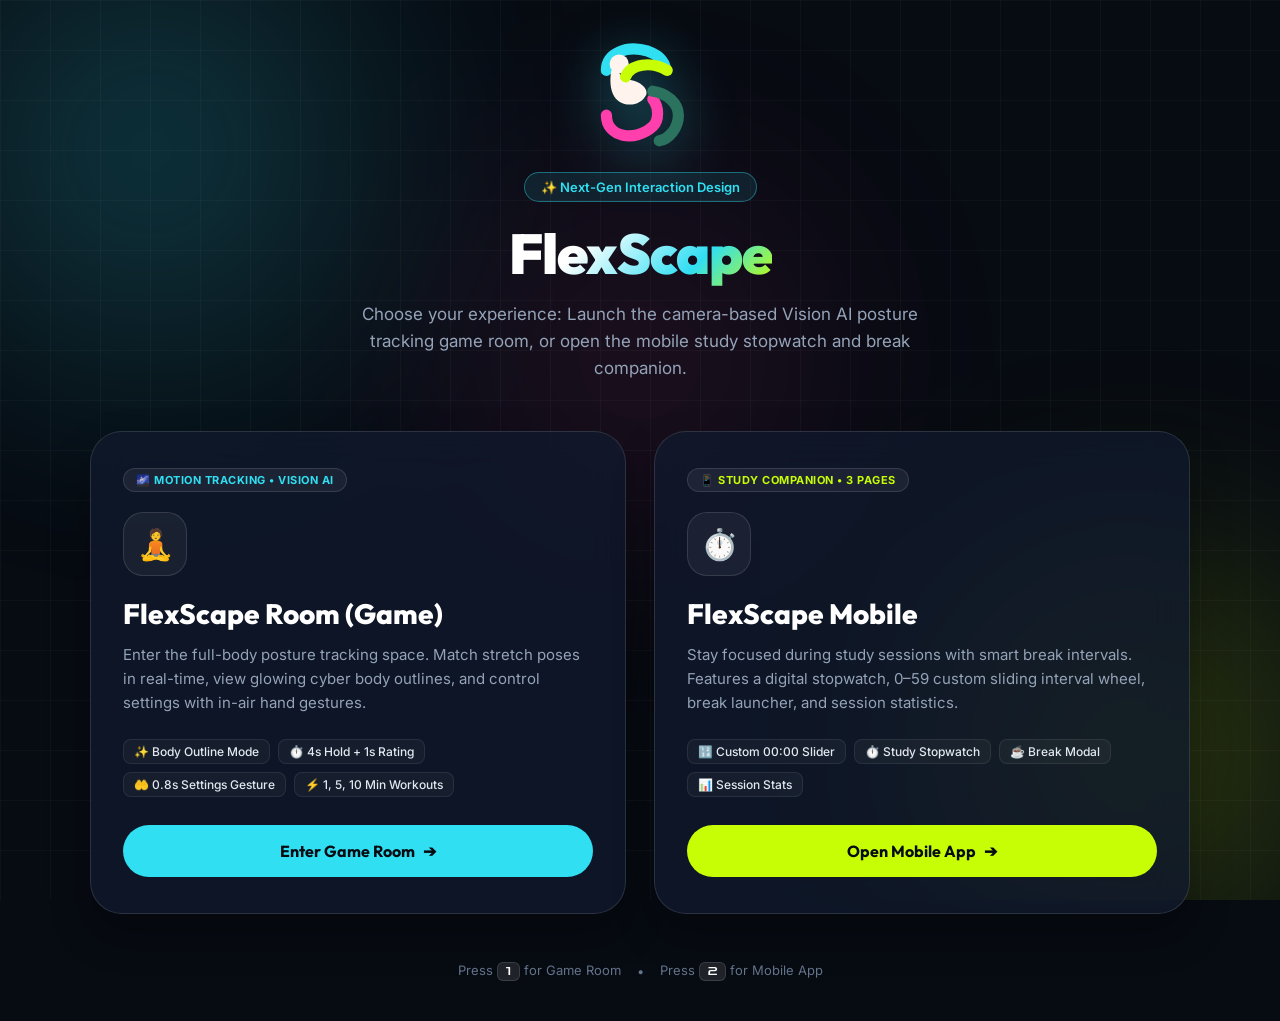
==== index.html @ 2c12ad81 "update_mobile" ====
<!DOCTYPE html>
<html lang="en">
<head>
  <meta charset="UTF-8">
  <meta name="viewport" content="width=device-width, initial-scale=1.0">
  <title>FlexScape • Home Portal</title>
  <meta name="description" content="FlexScape - Next-Gen Motion Flow & Study Wellness. Choose between FlexScape Room (Vision AI Game) or FlexScape Mobile Web Companion.">
  <link rel="icon" type="image/svg+xml" href="favicon.svg">

  <!-- Google Fonts -->
  <link rel="preconnect" href="https://fonts.googleapis.com">
  <link rel="preconnect" href="https://fonts.gstatic.com" crossorigin>
  <link href="https://fonts.googleapis.com/css2?family=Inter:wght@400;500;600;700&family=Outfit:wght@400;500;600;700;800;900&family=Zen+Dots&display=swap" rel="stylesheet">

  <style>
    /* ==========================================================================
       Design System & Variables
       ========================================================================== */
    :root {
      --primary-cyan: #30DFF2;
      --primary-lime: #C7FD05;
      --primary-pink: #FF3FAB;
      --primary-teal: #2C735F;
      --cream-light: #FFF4ED;
      
      --bg-dark: #070B12;
      --bg-surface: #0E1626;
      --bg-card: rgba(16, 26, 46, 0.75);
      --bg-card-hover: rgba(22, 36, 64, 0.9);
      
      --border-glass: rgba(255, 255, 255, 0.12);
      --border-cyan: rgba(48, 223, 242, 0.4);
      --border-lime: rgba(199, 253, 5, 0.4);
      
      --text-main: #FFFFFF;
      --text-muted: #94A3B8;
      --text-dim: #64748B;
      
      --radius-sm: 12px;
      --radius-md: 20px;
      --radius-lg: 32px;
      --radius-pill: 9999px;
      
      --font-display: 'Outfit', sans-serif;
      --font-digital: 'Zen Dots', sans-serif;
      --font-body: 'Inter', sans-serif;
    }

    * {
      box-sizing: border-box;
      margin: 0;
      padding: 0;
      -webkit-tap-highlight-color: transparent;
    }

    body {
      font-family: var(--font-body);
      background-color: var(--bg-dark);
      color: var(--text-main);
      min-height: 100vh;
      display: flex;
      flex-direction: column;
      align-items: center;
      justify-content: center;
      position: relative;
      overflow-x: hidden;
      padding: 40px 20px;
    }

    /* Ambient Animated Mesh Background */
    .ambient-bg {
      position: fixed;
      top: 0;
      left: 0;
      width: 100vw;
      height: 100vh;
      pointer-events: none;
      z-index: 0;
      overflow: hidden;
    }

    .ambient-orb {
      position: absolute;
      border-radius: 50%;
      filter: blur(120px);
      opacity: 0.28;
      animation: floatOrb 12s ease-in-out infinite alternate;
    }

    .orb-1 {
      width: 500px;
      height: 500px;
      background: radial-gradient(circle, var(--primary-cyan), transparent);
      top: -100px;
      left: -100px;
    }

    .orb-2 {
      width: 450px;
      height: 450px;
      background: radial-gradient(circle, var(--primary-lime), transparent);
      bottom: -80px;
      right: -80px;
      animation-delay: -4s;
    }

    .orb-3 {
      width: 400px;
      height: 400px;
      background: radial-gradient(circle, var(--primary-pink), transparent);
      top: 40%;
      left: 50%;
      transform: translate(-50%, -50%);
      opacity: 0.16;
      animation-delay: -8s;
    }

    @keyframes floatOrb {
      0% { transform: translateY(0) scale(1); }
      100% { transform: translateY(50px) scale(1.15); }
    }

    /* Background Cyber Grid */
    .cyber-grid {
      position: fixed;
      top: 0;
      left: 0;
      width: 100%;
      height: 100%;
      background-image: 
        linear-gradient(rgba(255, 255, 255, 0.03) 1px, transparent 1px),
        linear-gradient(90deg, rgba(255, 255, 255, 0.03) 1px, transparent 1px);
      background-size: 50px 50px;
      pointer-events: none;
      z-index: 1;
    }

    /* Main Container */
    .portal-main-wrapper {
      position: relative;
      z-index: 10;
      width: 100%;
      max-width: 1100px;
      display: flex;
      flex-direction: column;
      align-items: center;
      text-align: center;
    }

    /* Brand Header */
    .brand-hero-section {
      display: flex;
      flex-direction: column;
      align-items: center;
      margin-bottom: 48px;
    }

    .brand-logo-container {
      width: 96px;
      height: 112px;
      margin-bottom: 20px;
      filter: drop-shadow(0 12px 28px rgba(48, 223, 242, 0.4));
      animation: gentleFloat 5s ease-in-out infinite;
    }

    @keyframes gentleFloat {
      0%, 100% { transform: translateY(0); }
      50% { transform: translateY(-8px); }
    }

    .brand-title {
      font-family: var(--font-display);
      font-size: 56px;
      font-weight: 900;
      letter-spacing: -1px;
      background: linear-gradient(135deg, #FFFFFF 30%, var(--primary-cyan) 70%, var(--primary-lime) 100%);
      -webkit-background-clip: text;
      -webkit-text-fill-color: transparent;
      margin-bottom: 12px;
    }

    .brand-subtitle-tag {
      display: inline-flex;
      align-items: center;
      gap: 8px;
      padding: 6px 16px;
      background: rgba(48, 223, 242, 0.1);
      border: 1px solid var(--border-cyan);
      border-radius: var(--radius-pill);
      font-size: 13px;
      font-weight: 600;
      color: var(--primary-cyan);
      margin-bottom: 16px;
    }

    .brand-description {
      max-width: 580px;
      font-size: 17px;
      line-height: 1.6;
      color: var(--text-muted);
    }

    /* Cards Grid */
    .experience-cards-grid {
      display: grid;
      grid-template-columns: 1fr 1fr;
      gap: 28px;
      width: 100%;
      margin-bottom: 48px;
    }

    @media (max-width: 820px) {
      .experience-cards-grid {
        grid-template-columns: 1fr;
        max-width: 520px;
      }
      .brand-title {
        font-size: 42px;
      }
    }

    /* Experience Card */
    .experience-card {
      background: var(--bg-card);
      border: 1px solid var(--border-glass);
      border-radius: var(--radius-lg);
      padding: 36px 32px;
      display: flex;
      flex-direction: column;
      align-items: flex-start;
      text-align: left;
      backdrop-filter: blur(20px);
      text-decoration: none;
      color: inherit;
      position: relative;
      overflow: hidden;
      transition: all 0.35s cubic-bezier(0.16, 1, 0.3, 1);
      box-shadow: 0 20px 40px rgba(0, 0, 0, 0.3);
    }

    .experience-card::before {
      content: '';
      position: absolute;
      top: 0;
      left: 0;
      width: 100%;
      height: 4px;
      background: linear-gradient(90deg, var(--card-accent), transparent);
      opacity: 0;
      transition: opacity 0.3s ease;
    }

    .experience-card:hover {
      background: var(--bg-card-hover);
      transform: translateY(-8px) scale(1.015);
      border-color: var(--card-accent);
      box-shadow: 0 24px 50px rgba(0, 0, 0, 0.45), 0 0 30px var(--card-glow);
    }

    .experience-card:hover::before {
      opacity: 1;
    }

    /* Room Theme Accent */
    .card-room {
      --card-accent: #30DFF2;
      --card-glow: rgba(48, 223, 242, 0.25);
    }

    /* Mobile Theme Accent */
    .card-mobile {
      --card-accent: #C7FD05;
      --card-glow: rgba(199, 253, 5, 0.25);
    }

    .card-top-badge {
      display: inline-flex;
      align-items: center;
      gap: 6px;
      padding: 4px 12px;
      border-radius: var(--radius-pill);
      font-size: 11px;
      font-weight: 700;
      letter-spacing: 0.5px;
      text-transform: uppercase;
      margin-bottom: 20px;
      background: rgba(255, 255, 255, 0.06);
      border: 1px solid var(--border-glass);
      color: var(--card-accent);
    }

    .card-icon-emblem {
      width: 64px;
      height: 64px;
      border-radius: 20px;
      background: rgba(255, 255, 255, 0.05);
      border: 1px solid var(--border-glass);
      display: flex;
      justify-content: center;
      align-items: center;
      font-size: 30px;
      margin-bottom: 20px;
      transition: transform 0.3s ease;
    }

    .experience-card:hover .card-icon-emblem {
      transform: scale(1.1) rotate(4deg);
      border-color: var(--card-accent);
    }

    .card-title {
      font-family: var(--font-display);
      font-size: 28px;
      font-weight: 800;
      color: #FFFFFF;
      margin-bottom: 12px;
    }

    .card-desc {
      font-size: 15px;
      line-height: 1.6;
      color: var(--text-muted);
      margin-bottom: 24px;
      flex-grow: 1;
    }

    /* Tags Row */
    .card-tags-row {
      display: flex;
      flex-wrap: wrap;
      gap: 8px;
      margin-bottom: 28px;
    }

    .card-pill-tag {
      padding: 4px 10px;
      background: rgba(255, 255, 255, 0.04);
      border: 1px solid rgba(255, 255, 255, 0.08);
      border-radius: 8px;
      font-size: 12px;
      color: #E2E8F0;
      font-weight: 500;
    }

    /* Action Button inside Card */
    .card-action-btn {
      width: 100%;
      height: 52px;
      background: var(--card-accent);
      color: #070B12;
      border: none;
      border-radius: var(--radius-pill);
      font-family: var(--font-display);
      font-size: 16px;
      font-weight: 700;
      display: flex;
      justify-content: center;
      align-items: center;
      gap: 8px;
      cursor: pointer;
      transition: all 0.25s ease;
    }

    .experience-card:hover .card-action-btn {
      box-shadow: 0 8px 20px var(--card-glow);
      transform: translateY(-2px);
    }

    /* Footer Key Hint */
    .portal-footer {
      display: flex;
      align-items: center;
      gap: 16px;
      font-size: 13px;
      color: var(--text-dim);
    }

    .key-badge {
      display: inline-block;
      padding: 2px 8px;
      background: rgba(255, 255, 255, 0.1);
      border: 1px solid var(--border-glass);
      border-radius: 6px;
      font-family: var(--font-digital);
      font-size: 11px;
      color: #FFFFFF;
    }
  </style>
</head>
<body>

  <!-- Background Orbs -->
  <div class="ambient-bg">
    <div class="ambient-orb orb-1"></div>
    <div class="ambient-orb orb-2"></div>
    <div class="ambient-orb orb-3"></div>
  </div>
  <div class="cyber-grid"></div>

  <!-- Main Portal Section -->
  <main class="portal-main-wrapper">
    
    <!-- Hero Brand Header -->
    <header class="brand-hero-section">
      <div class="brand-logo-container">
        <svg viewBox="0 0 120 140" fill="none" style="width: 100%; height: 100%;">
          <path d="M 18 38 C 18 16, 44 6, 70 14 C 82 18, 90 26, 92 36" stroke="#30DFF2" stroke-width="14" stroke-linecap="round" fill="none"/>
          <circle cx="34" cy="30" r="12" fill="#FFF4ED"/>
          <path d="M 24 38 C 22 52, 22 70, 36 78 C 48 84, 62 80, 68 68 C 70 60, 60 52, 48 50 C 38 48, 32 40, 30 36 Z" fill="#FFF4ED"/>
          <path d="M 42 46 C 48 30, 74 26, 94 38" stroke="#C7FD05" stroke-width="14" stroke-linecap="round" fill="none"/>
          <path d="M 18 94 C 18 122, 54 128, 76 108 C 84 100, 84 84, 76 74" stroke="#FF3FAB" stroke-width="14" stroke-linecap="round" fill="none"/>
          <path d="M 76 64 C 92 66, 108 78, 108 94 C 108 110, 96 124, 84 126" stroke="#2C735F" stroke-width="14" stroke-linecap="round" fill="none"/>
        </svg>
      </div>

      <div class="brand-subtitle-tag">
        <span>✨ Next-Gen Interaction Design</span>
      </div>

      <h1 class="brand-title">FlexScape</h1>
      <p class="brand-description">
        Choose your experience: Launch the camera-based Vision AI posture tracking game room, or open the mobile study stopwatch and break companion.
      </p>
    </header>

    <!-- 2 Main Interactive Experience Cards -->
    <section class="experience-cards-grid">

      <!-- Card 1: FlexScape Room (Game) -->
      <a href="room.html" class="experience-card card-room" id="card-room" title="Launch FlexScape Room (Vision AI Game)">
        <div class="card-top-badge">
          <span>🌌 Motion Tracking • Vision AI</span>
        </div>
        
        <div class="card-icon-emblem">
          <span>🧘</span>
        </div>

        <h2 class="card-title">FlexScape Room (Game)</h2>
        <p class="card-desc">
          Enter the full-body posture tracking space. Match stretch poses in real-time, view glowing cyber body outlines, and control settings with in-air hand gestures.
        </p>

        <div class="card-tags-row">
          <span class="card-pill-tag">✨ Body Outline Mode</span>
          <span class="card-pill-tag">⏱️ 4s Hold + 1s Rating</span>
          <span class="card-pill-tag">🤲 0.8s Settings Gesture</span>
          <span class="card-pill-tag">⚡ 1, 5, 10 Min Workouts</span>
        </div>

        <div class="card-action-btn">
          <span>Enter Game Room</span>
          <span>➔</span>
        </div>
      </a>

      <!-- Card 2: FlexScape Mobile Web Companion -->
      <a href="mobile.html" class="experience-card card-mobile" id="card-mobile" title="Launch FlexScape Mobile Web Companion">
        <div class="card-top-badge">
          <span>📱 Study Companion • 3 Pages</span>
        </div>

        <div class="card-icon-emblem">
          <span>⏱️</span>
        </div>

        <h2 class="card-title">FlexScape Mobile</h2>
        <p class="card-desc">
          Stay focused during study sessions with smart break intervals. Features a digital stopwatch, 0–59 custom sliding interval wheel, break launcher, and session statistics.
        </p>

        <div class="card-tags-row">
          <span class="card-pill-tag">🔢 Custom 00:00 Slider</span>
          <span class="card-pill-tag">⏱️ Study Stopwatch</span>
          <span class="card-pill-tag">☕ Break Modal</span>
          <span class="card-pill-tag">📊 Session Stats</span>
        </div>

        <div class="card-action-btn">
          <span>Open Mobile App</span>
          <span>➔</span>
        </div>
      </a>

    </section>

    <!-- Footer Shortcuts -->
    <footer class="portal-footer">
      <span>Press <span class="key-badge">1</span> for Game Room</span>
      <span>•</span>
      <span>Press <span class="key-badge">2</span> for Mobile App</span>
    </footer>

  </main>

  <script>
    // Keyboard Navigation Shortcuts
    window.addEventListener("keydown", (e) => {
      if (e.key === "1") {
        window.location.href = "room.html";
      } else if (e.key === "2") {
        window.location.href = "mobile.html";
      }
    });
  </script>

</body>
</html>
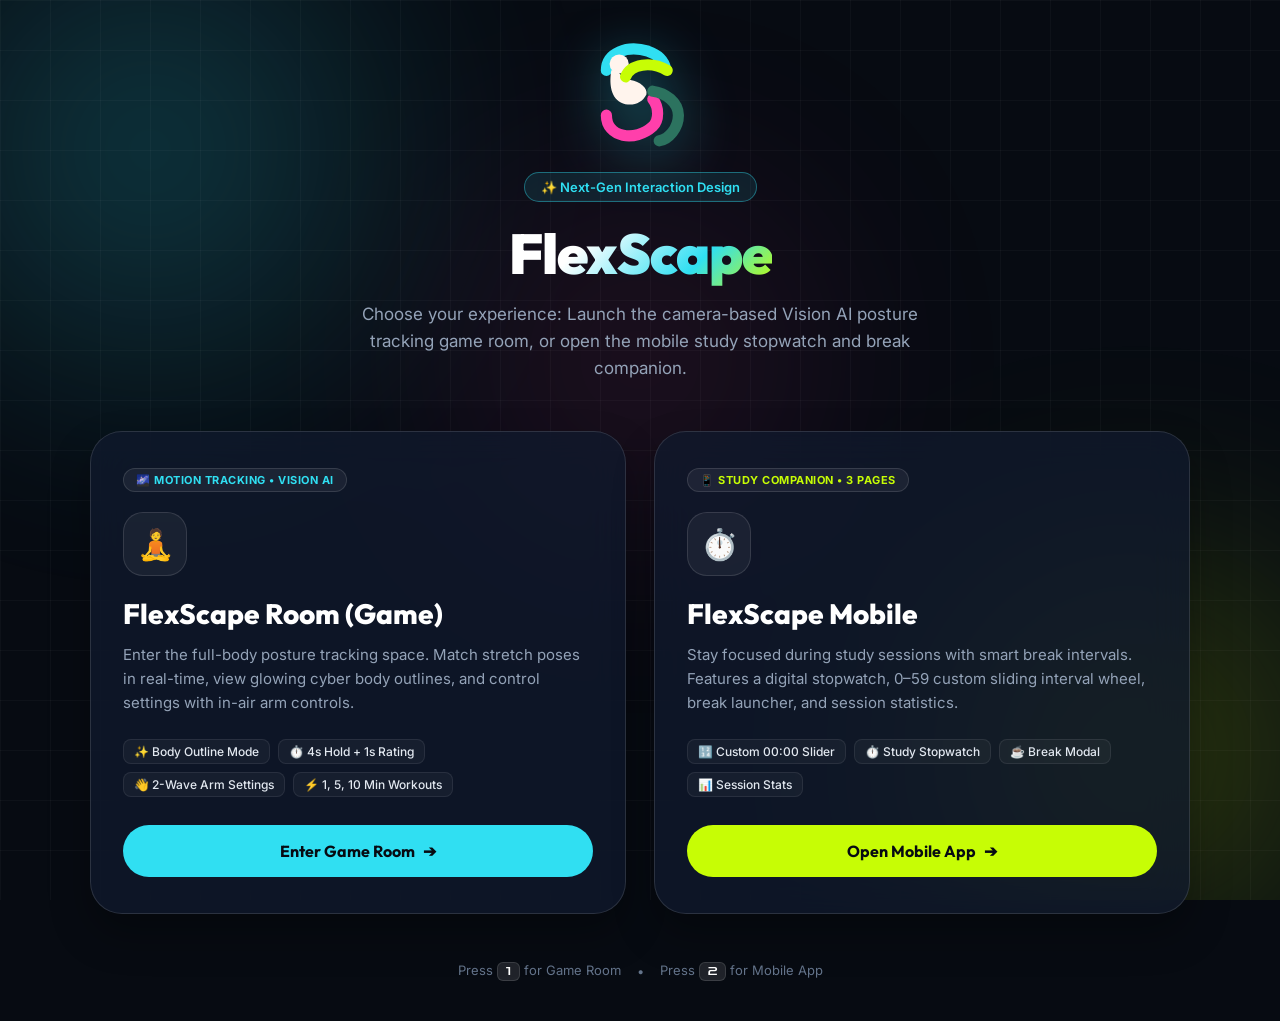
==== commit d854fffa: "update_pose" ====
--- a/index.html
+++ b/index.html
@@ -438,13 +438,13 @@
 
         <h2 class="card-title">FlexScape Room (Game)</h2>
         <p class="card-desc">
-          Enter the full-body posture tracking space. Match stretch poses in real-time, view glowing cyber body outlines, and control settings with in-air hand gestures.
+          Enter the full-body posture tracking space. Match stretch poses in real-time, view glowing cyber body outlines, and control settings with in-air arm controls.
         </p>
 
         <div class="card-tags-row">
           <span class="card-pill-tag">✨ Body Outline Mode</span>
           <span class="card-pill-tag">⏱️ 4s Hold + 1s Rating</span>
-          <span class="card-pill-tag">🤲 0.8s Settings Gesture</span>
+          <span class="card-pill-tag">👋 2-Wave Arm Settings</span>
           <span class="card-pill-tag">⚡ 1, 5, 10 Min Workouts</span>
         </div>
 
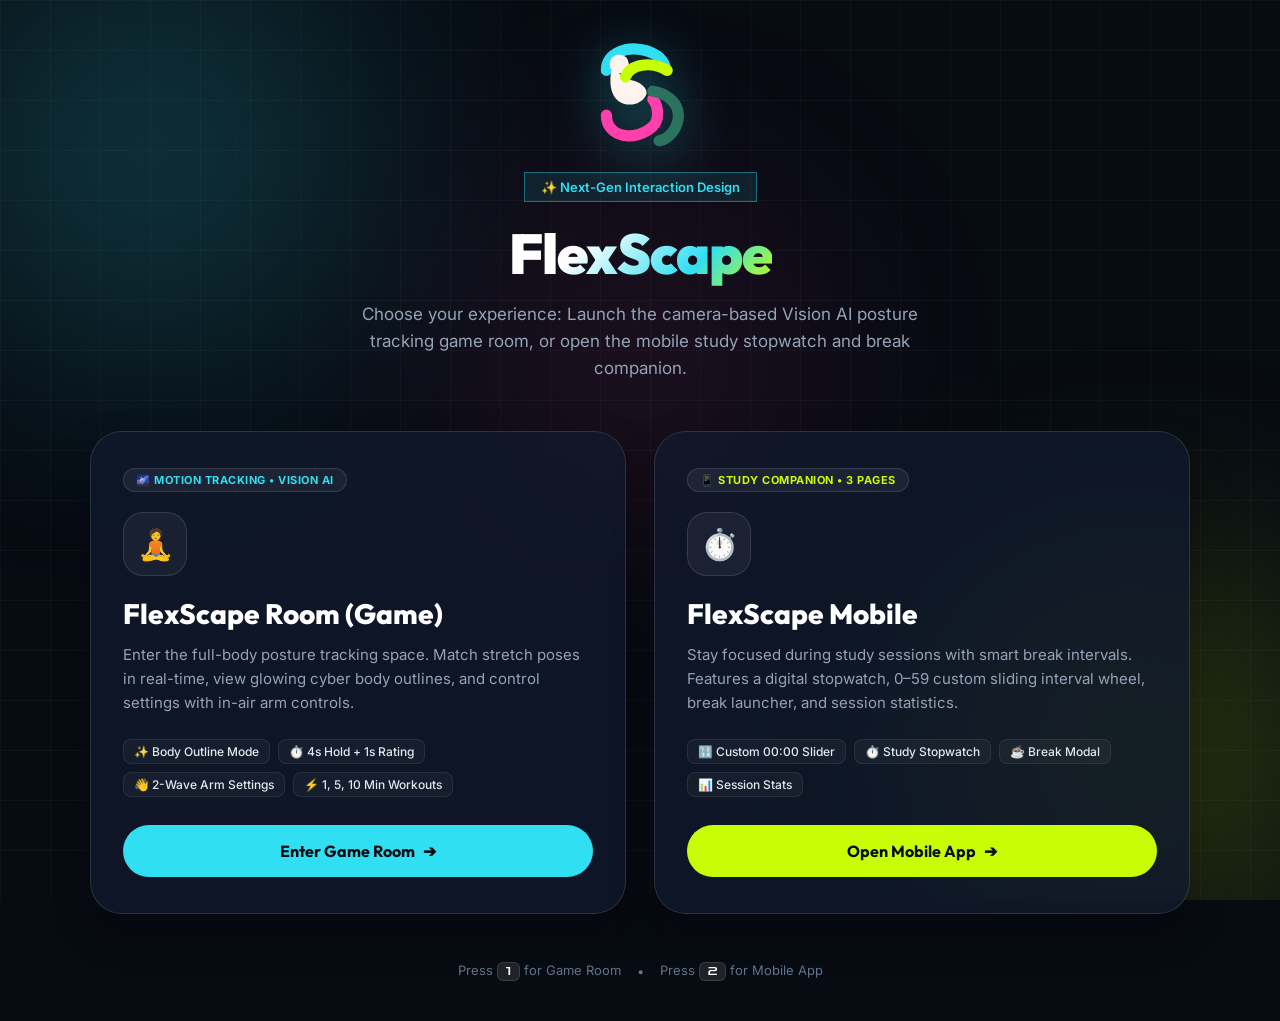
==== commit f741f390: "update" ====
--- a/index.html
+++ b/index.html
@@ -1,16 +1,20 @@
 <!DOCTYPE html>
 <html lang="en">
+
 <head>
   <meta charset="UTF-8">
   <meta name="viewport" content="width=device-width, initial-scale=1.0">
   <title>FlexScape • Home Portal</title>
-  <meta name="description" content="FlexScape - Next-Gen Motion Flow & Study Wellness. Choose between FlexScape Room (Vision AI Game) or FlexScape Mobile Web Companion.">
+  <meta name="description"
+    content="FlexScape - Next-Gen Motion Flow & Study Wellness. Choose between FlexScape Room (Vision AI Game) or FlexScape Mobile Web Companion.">
   <link rel="icon" type="image/svg+xml" href="favicon.svg">
 
   <!-- Google Fonts -->
   <link rel="preconnect" href="https://fonts.googleapis.com">
   <link rel="preconnect" href="https://fonts.gstatic.com" crossorigin>
-  <link href="https://fonts.googleapis.com/css2?family=Inter:wght@400;500;600;700&family=Outfit:wght@400;500;600;700;800;900&family=Zen+Dots&display=swap" rel="stylesheet">
+  <link
+    href="https://fonts.googleapis.com/css2?family=Inter:wght@400;500;600;700&family=Outfit:wght@400;500;600;700;800;900&family=Zen+Dots&display=swap"
+    rel="stylesheet">
 
   <style>
     /* ==========================================================================
@@ -22,25 +26,25 @@
       --primary-pink: #FF3FAB;
       --primary-teal: #2C735F;
       --cream-light: #FFF4ED;
-      
+
       --bg-dark: #070B12;
       --bg-surface: #0E1626;
       --bg-card: rgba(16, 26, 46, 0.75);
       --bg-card-hover: rgba(22, 36, 64, 0.9);
-      
+
       --border-glass: rgba(255, 255, 255, 0.12);
       --border-cyan: rgba(48, 223, 242, 0.4);
       --border-lime: rgba(199, 253, 5, 0.4);
-      
+
       --text-main: #FFFFFF;
       --text-muted: #94A3B8;
       --text-dim: #64748B;
-      
+
       --radius-sm: 12px;
       --radius-md: 20px;
       --radius-lg: 32px;
       --radius-pill: 9999px;
-      
+
       --font-display: 'Outfit', sans-serif;
       --font-digital: 'Zen Dots', sans-serif;
       --font-body: 'Inter', sans-serif;
@@ -116,8 +120,13 @@
     }
 
     @keyframes floatOrb {
-      0% { transform: translateY(0) scale(1); }
-      100% { transform: translateY(50px) scale(1.15); }
+      0% {
+        transform: translateY(0) scale(1);
+      }
+
+      100% {
+        transform: translateY(50px) scale(1.15);
+      }
     }
 
     /* Background Cyber Grid */
@@ -127,7 +136,7 @@
       left: 0;
       width: 100%;
       height: 100%;
-      background-image: 
+      background-image:
         linear-gradient(rgba(255, 255, 255, 0.03) 1px, transparent 1px),
         linear-gradient(90deg, rgba(255, 255, 255, 0.03) 1px, transparent 1px);
       background-size: 50px 50px;
@@ -164,8 +173,15 @@
     }
 
     @keyframes gentleFloat {
-      0%, 100% { transform: translateY(0); }
-      50% { transform: translateY(-8px); }
+
+      0%,
+      100% {
+        transform: translateY(0);
+      }
+
+      50% {
+        transform: translateY(-8px);
+      }
     }
 
     .brand-title {
@@ -186,7 +202,7 @@
       padding: 6px 16px;
       background: rgba(48, 223, 242, 0.1);
       border: 1px solid var(--border-cyan);
-      border-radius: var(--radius-pill);
+      bordegit r-radius: var(--radius-pill);
       font-size: 13px;
       font-weight: 600;
       color: var(--primary-cyan);
@@ -214,6 +230,7 @@
         grid-template-columns: 1fr;
         max-width: 520px;
       }
+
       .brand-title {
         font-size: 42px;
       }
@@ -387,6 +404,7 @@
     }
   </style>
 </head>
+
 <body>
 
   <!-- Background Orbs -->
@@ -399,17 +417,22 @@
 
   <!-- Main Portal Section -->
   <main class="portal-main-wrapper">
-    
+
     <!-- Hero Brand Header -->
     <header class="brand-hero-section">
       <div class="brand-logo-container">
         <svg viewBox="0 0 120 140" fill="none" style="width: 100%; height: 100%;">
-          <path d="M 18 38 C 18 16, 44 6, 70 14 C 82 18, 90 26, 92 36" stroke="#30DFF2" stroke-width="14" stroke-linecap="round" fill="none"/>
-          <circle cx="34" cy="30" r="12" fill="#FFF4ED"/>
-          <path d="M 24 38 C 22 52, 22 70, 36 78 C 48 84, 62 80, 68 68 C 70 60, 60 52, 48 50 C 38 48, 32 40, 30 36 Z" fill="#FFF4ED"/>
-          <path d="M 42 46 C 48 30, 74 26, 94 38" stroke="#C7FD05" stroke-width="14" stroke-linecap="round" fill="none"/>
-          <path d="M 18 94 C 18 122, 54 128, 76 108 C 84 100, 84 84, 76 74" stroke="#FF3FAB" stroke-width="14" stroke-linecap="round" fill="none"/>
-          <path d="M 76 64 C 92 66, 108 78, 108 94 C 108 110, 96 124, 84 126" stroke="#2C735F" stroke-width="14" stroke-linecap="round" fill="none"/>
+          <path d="M 18 38 C 18 16, 44 6, 70 14 C 82 18, 90 26, 92 36" stroke="#30DFF2" stroke-width="14"
+            stroke-linecap="round" fill="none" />
+          <circle cx="34" cy="30" r="12" fill="#FFF4ED" />
+          <path d="M 24 38 C 22 52, 22 70, 36 78 C 48 84, 62 80, 68 68 C 70 60, 60 52, 48 50 C 38 48, 32 40, 30 36 Z"
+            fill="#FFF4ED" />
+          <path d="M 42 46 C 48 30, 74 26, 94 38" stroke="#C7FD05" stroke-width="14" stroke-linecap="round"
+            fill="none" />
+          <path d="M 18 94 C 18 122, 54 128, 76 108 C 84 100, 84 84, 76 74" stroke="#FF3FAB" stroke-width="14"
+            stroke-linecap="round" fill="none" />
+          <path d="M 76 64 C 92 66, 108 78, 108 94 C 108 110, 96 124, 84 126" stroke="#2C735F" stroke-width="14"
+            stroke-linecap="round" fill="none" />
         </svg>
       </div>
 
@@ -419,7 +442,8 @@
 
       <h1 class="brand-title">FlexScape</h1>
       <p class="brand-description">
-        Choose your experience: Launch the camera-based Vision AI posture tracking game room, or open the mobile study stopwatch and break companion.
+        Choose your experience: Launch the camera-based Vision AI posture tracking game room, or open the mobile study
+        stopwatch and break companion.
       </p>
     </header>
 
@@ -427,18 +451,20 @@
     <section class="experience-cards-grid">
 
       <!-- Card 1: FlexScape Room (Game) -->
-      <a href="room.html" class="experience-card card-room" id="card-room" title="Launch FlexScape Room (Vision AI Game)">
+      <a href="room.html" class="experience-card card-room" id="card-room"
+        title="Launch FlexScape Room (Vision AI Game)">
         <div class="card-top-badge">
           <span>🌌 Motion Tracking • Vision AI</span>
         </div>
-        
+
         <div class="card-icon-emblem">
           <span>🧘</span>
         </div>
 
         <h2 class="card-title">FlexScape Room (Game)</h2>
         <p class="card-desc">
-          Enter the full-body posture tracking space. Match stretch poses in real-time, view glowing cyber body outlines, and control settings with in-air arm controls.
+          Enter the full-body posture tracking space. Match stretch poses in real-time, view glowing cyber body
+          outlines, and control settings with in-air arm controls.
         </p>
 
         <div class="card-tags-row">
@@ -455,7 +481,8 @@
       </a>
 
       <!-- Card 2: FlexScape Mobile Web Companion -->
-      <a href="mobile.html" class="experience-card card-mobile" id="card-mobile" title="Launch FlexScape Mobile Web Companion">
+      <a href="mobile.html" class="experience-card card-mobile" id="card-mobile"
+        title="Launch FlexScape Mobile Web Companion">
         <div class="card-top-badge">
           <span>📱 Study Companion • 3 Pages</span>
         </div>
@@ -466,7 +493,8 @@
 
         <h2 class="card-title">FlexScape Mobile</h2>
         <p class="card-desc">
-          Stay focused during study sessions with smart break intervals. Features a digital stopwatch, 0–59 custom sliding interval wheel, break launcher, and session statistics.
+          Stay focused during study sessions with smart break intervals. Features a digital stopwatch, 0–59 custom
+          sliding interval wheel, break launcher, and session statistics.
         </p>
 
         <div class="card-tags-row">
@@ -505,4 +533,5 @@
   </script>
 
 </body>
+
 </html>
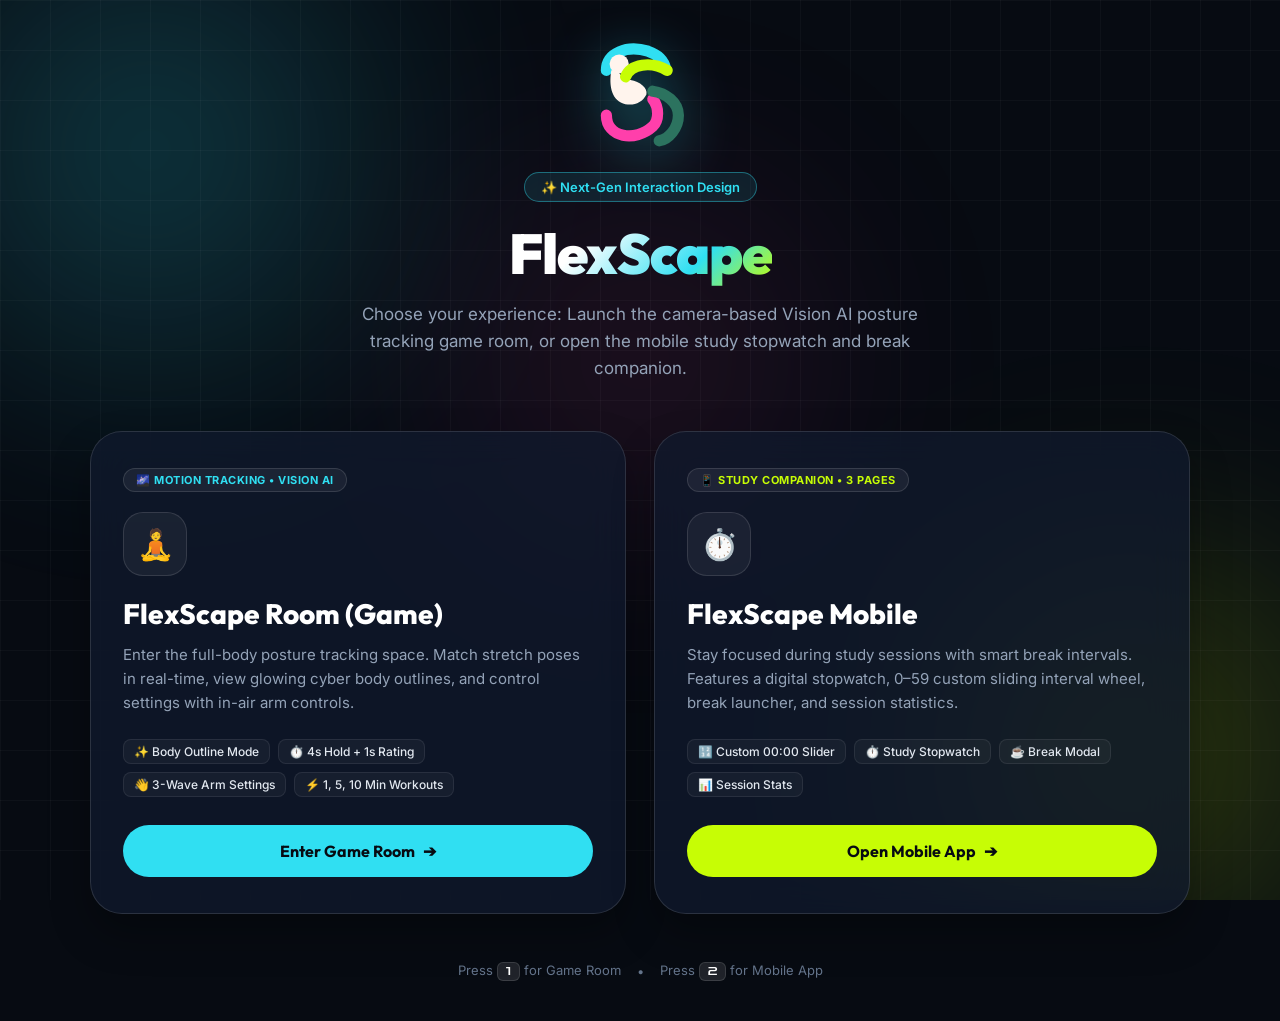
==== commit c181811b: "fix" ====
--- a/index.html
+++ b/index.html
@@ -202,7 +202,7 @@
       padding: 6px 16px;
       background: rgba(48, 223, 242, 0.1);
       border: 1px solid var(--border-cyan);
-      bordegit r-radius: var(--radius-pill);
+      border-radius: var(--radius-pill);
       font-size: 13px;
       font-weight: 600;
       color: var(--primary-cyan);
@@ -470,7 +470,7 @@
         <div class="card-tags-row">
           <span class="card-pill-tag">✨ Body Outline Mode</span>
           <span class="card-pill-tag">⏱️ 4s Hold + 1s Rating</span>
-          <span class="card-pill-tag">👋 2-Wave Arm Settings</span>
+          <span class="card-pill-tag">👋 3-Wave Arm Settings</span>
           <span class="card-pill-tag">⚡ 1, 5, 10 Min Workouts</span>
         </div>
 
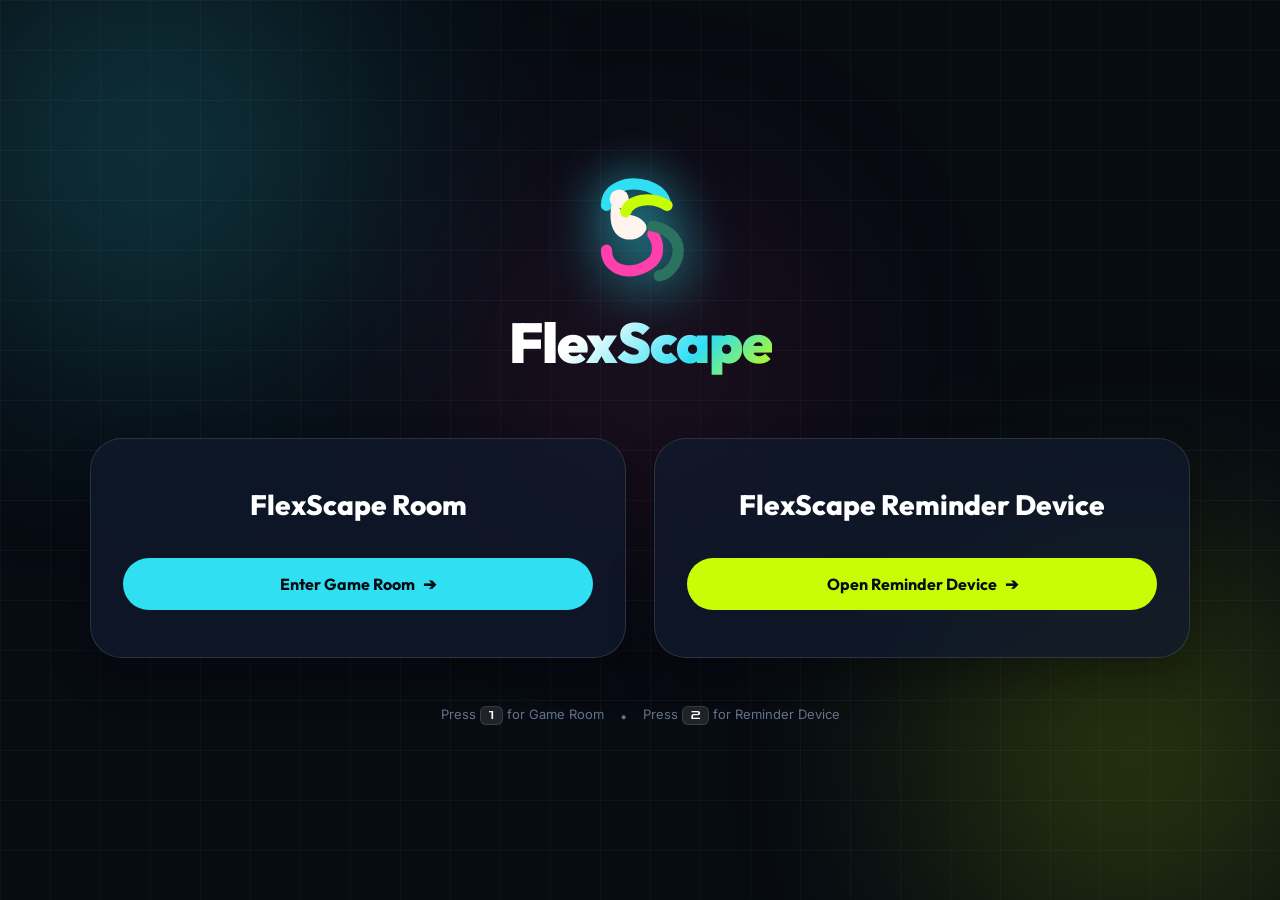
==== commit 900ebb22: "Room and mobile feedback Refinements" ====
--- a/index.html
+++ b/index.html
@@ -241,11 +241,13 @@
       background: var(--bg-card);
       border: 1px solid var(--border-glass);
       border-radius: var(--radius-lg);
-      padding: 36px 32px;
+      padding: 44px 32px;
       display: flex;
       flex-direction: column;
-      align-items: flex-start;
-      text-align: left;
+      align-items: center;
+      justify-content: center;
+      gap: 24px;
+      text-align: center;
       backdrop-filter: blur(20px);
       text-decoration: none;
       color: inherit;
@@ -253,6 +255,7 @@
       overflow: hidden;
       transition: all 0.35s cubic-bezier(0.16, 1, 0.3, 1);
       box-shadow: 0 20px 40px rgba(0, 0, 0, 0.3);
+      min-height: 220px;
     }
 
     .experience-card::before {
@@ -421,91 +424,30 @@
     <!-- Hero Brand Header -->
     <header class="brand-hero-section">
       <div class="brand-logo-container">
-        <svg viewBox="0 0 120 140" fill="none" style="width: 100%; height: 100%;">
-          <path d="M 18 38 C 18 16, 44 6, 70 14 C 82 18, 90 26, 92 36" stroke="#30DFF2" stroke-width="14"
-            stroke-linecap="round" fill="none" />
-          <circle cx="34" cy="30" r="12" fill="#FFF4ED" />
-          <path d="M 24 38 C 22 52, 22 70, 36 78 C 48 84, 62 80, 68 68 C 70 60, 60 52, 48 50 C 38 48, 32 40, 30 36 Z"
-            fill="#FFF4ED" />
-          <path d="M 42 46 C 48 30, 74 26, 94 38" stroke="#C7FD05" stroke-width="14" stroke-linecap="round"
-            fill="none" />
-          <path d="M 18 94 C 18 122, 54 128, 76 108 C 84 100, 84 84, 76 74" stroke="#FF3FAB" stroke-width="14"
-            stroke-linecap="round" fill="none" />
-          <path d="M 76 64 C 92 66, 108 78, 108 94 C 108 110, 96 124, 84 126" stroke="#2C735F" stroke-width="14"
-            stroke-linecap="round" fill="none" />
-        </svg>
+        <img src="logo.svg" alt="FlexScape Logo" style="width: 100%; height: 100%; object-fit: contain; filter: drop-shadow(0 0 25px rgba(48, 223, 242, 0.45));">
       </div>
-
-      <div class="brand-subtitle-tag">
-        <span>✨ Next-Gen Interaction Design</span>
-      </div>
-
       <h1 class="brand-title">FlexScape</h1>
-      <p class="brand-description">
-        Choose your experience: Launch the camera-based Vision AI posture tracking game room, or open the mobile study
-        stopwatch and break companion.
-      </p>
     </header>
 
     <!-- 2 Main Interactive Experience Cards -->
     <section class="experience-cards-grid">
 
-      <!-- Card 1: FlexScape Room (Game) -->
+      <!-- Card 1: FlexScape Room -->
       <a href="room.html" class="experience-card card-room" id="card-room"
-        title="Launch FlexScape Room (Vision AI Game)">
-        <div class="card-top-badge">
-          <span>🌌 Motion Tracking • Vision AI</span>
-        </div>
-
-        <div class="card-icon-emblem">
-          <span>🧘</span>
-        </div>
-
-        <h2 class="card-title">FlexScape Room (Game)</h2>
-        <p class="card-desc">
-          Enter the full-body posture tracking space. Match stretch poses in real-time, view glowing cyber body
-          outlines, and control settings with in-air arm controls.
-        </p>
-
-        <div class="card-tags-row">
-          <span class="card-pill-tag">✨ Body Outline Mode</span>
-          <span class="card-pill-tag">⏱️ 4s Hold + 1s Rating</span>
-          <span class="card-pill-tag">👋 3-Wave Arm Settings</span>
-          <span class="card-pill-tag">⚡ 1, 5, 10 Min Workouts</span>
-        </div>
-
+        title="Launch FlexScape Room">
+        <h2 class="card-title">FlexScape Room</h2>
         <div class="card-action-btn">
           <span>Enter Game Room</span>
           <span>➔</span>
         </div>
       </a>
 
-      <!-- Card 2: FlexScape Mobile Web Companion -->
+      <!-- Card 2: FlexScape Reminder Device Companion -->
       <a href="mobile.html" class="experience-card card-mobile" id="card-mobile"
-        title="Launch FlexScape Mobile Web Companion">
-        <div class="card-top-badge">
-          <span>📱 Study Companion • 3 Pages</span>
-        </div>
-
-        <div class="card-icon-emblem">
-          <span>⏱️</span>
-        </div>
-
-        <h2 class="card-title">FlexScape Mobile</h2>
-        <p class="card-desc">
-          Stay focused during study sessions with smart break intervals. Features a digital stopwatch, 0–59 custom
-          sliding interval wheel, break launcher, and session statistics.
-        </p>
-
-        <div class="card-tags-row">
-          <span class="card-pill-tag">🔢 Custom 00:00 Slider</span>
-          <span class="card-pill-tag">⏱️ Study Stopwatch</span>
-          <span class="card-pill-tag">☕ Break Modal</span>
-          <span class="card-pill-tag">📊 Session Stats</span>
-        </div>
-
+        title="Launch FlexScape Reminder Device">
+        <h2 class="card-title">FlexScape Reminder Device</h2>
         <div class="card-action-btn">
-          <span>Open Mobile App</span>
+          <span>Open Reminder Device</span>
           <span>➔</span>
         </div>
       </a>
@@ -516,17 +458,29 @@
     <footer class="portal-footer">
       <span>Press <span class="key-badge">1</span> for Game Room</span>
       <span>•</span>
-      <span>Press <span class="key-badge">2</span> for Mobile App</span>
+      <span>Press <span class="key-badge">2</span> for Reminder Device</span>
     </footer>
 
   </main>
 
   <script>
+    // Lightweight Haptic Feedback for Mobile
+    function triggerCardHaptic() {
+      if (typeof navigator !== "undefined" && navigator.vibrate) {
+        try { navigator.vibrate(25); } catch(e) {}
+      }
+    }
+    document.querySelectorAll(".experience-card").forEach(card => {
+      card.addEventListener("click", triggerCardHaptic);
+    });
+
     // Keyboard Navigation Shortcuts
     window.addEventListener("keydown", (e) => {
       if (e.key === "1") {
+        triggerCardHaptic();
         window.location.href = "room.html";
       } else if (e.key === "2") {
+        triggerCardHaptic();
         window.location.href = "mobile.html";
       }
     });
